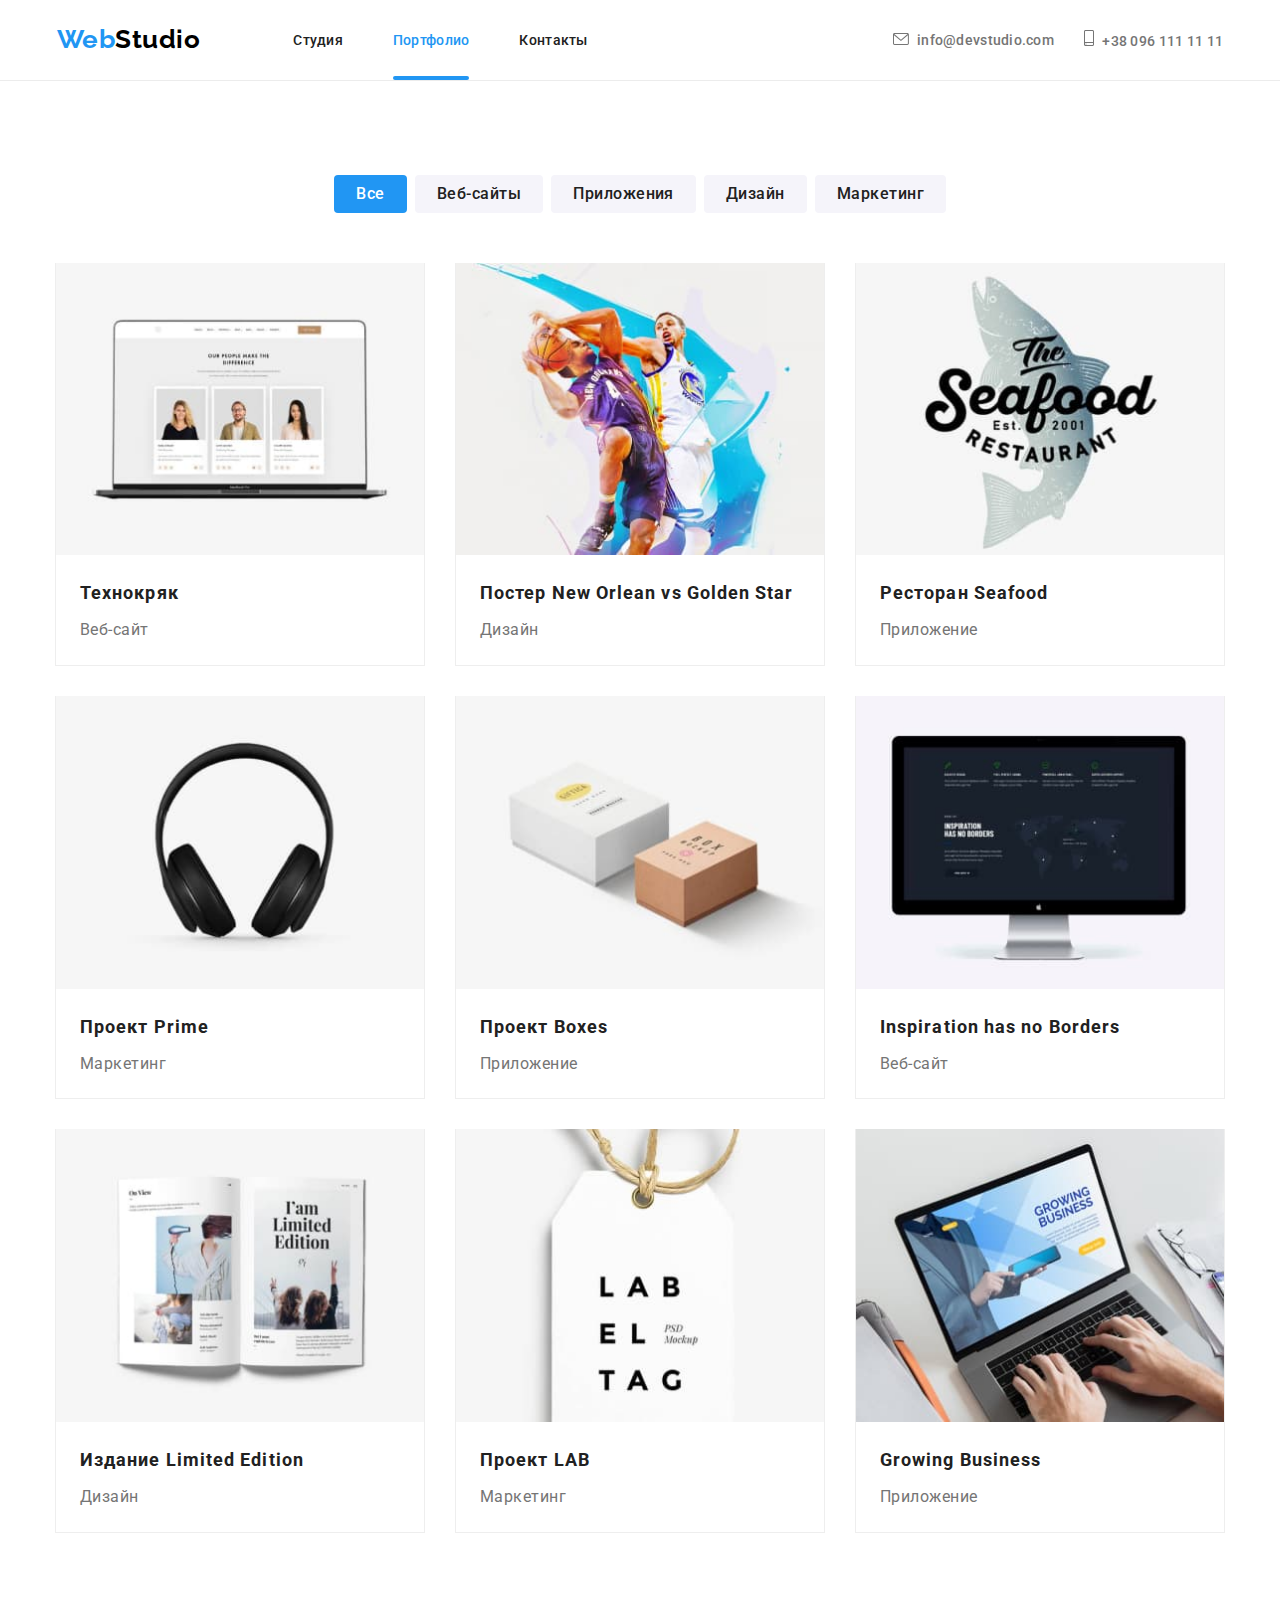
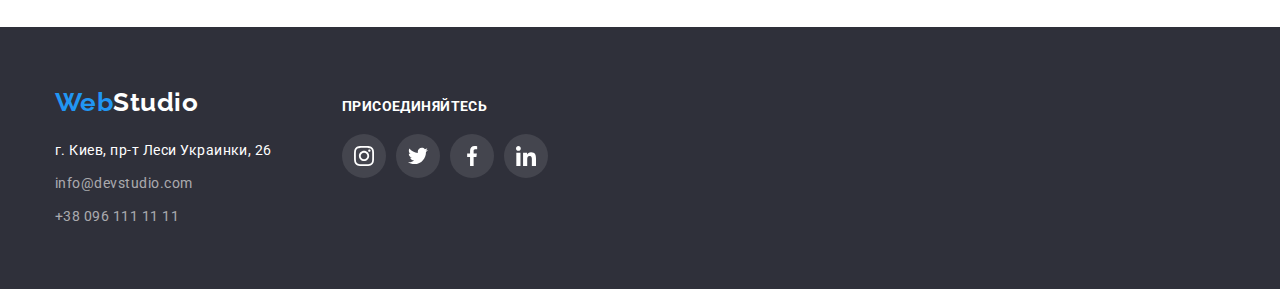
==== portfolio.html @ 5e6d11ba "Клонирует файлы" ====
<!DOCTYPE html>
<html lang="ru">
  <head>
    <meta charset="UTF-8" />
    <meta http-equiv="X-UA-Compatible" content="IE=edge" />
    <meta name="viewport" content="width=device-width, initial-scale=1.0" />
    <title>Portfolio</title>
    <link rel="preconnect" href="https://fonts.gstatic.com" />
    <link
      href="https://fonts.googleapis.com/css2?family=Raleway:wght@700&family=Roboto:wght@400;500;700;900&display=swap"
      rel="stylesheet"
    />
    <!--<link rel="stylesheet" href="https://cdnjs.com/libraries/modern-normalize ">-->
    <link
      rel="stylesheet"
      href="https://cdnjs.cloudflare.com/ajax/libs/modern-normalize/1.0.0/modern-normalize.min.css"
    />
    <link rel="stylesheet" href="./css/styles.css" />
  </head>

  <body class="body">
    <!-- Шапка сайта -->
    <header class="header">
      <div class="container main-nav">
        <nav class="main-nav">
          <a href="./index.html" class="logo header-logo"
            >Web<span class="accent">Studio</span>
          </a>
          <ul class="site-nav list">
            <li class="item">
              <a href="./index.html" class="link">Студия</a>
            </li>
            <li class="item">
              <a href="./portfolio.html" class="link current">Портфолио</a>
            </li>
            <li class="item">
              <a href="" class="link">Контакты</a>
            </li>
          </ul>
        </nav>
        <ul class="site-contacts list">
          <li class="item contacts-link">
            <a href="mailto:info@devstudio.com" class="link">
              <svg class="icon-mail">
                <use
                  href="./images/icons/symbol-defs.svg#icon-envelopehover"
                ></use>
              </svg>
              info@devstudio.com
            </a>
          </li>
          <li class="item contacts-link">
            <a href="tel:+380961111111" class="link">
              <svg class="icon-phone">
                <use
                  href="./images/icons/symbol-defs.svg#icon-smartphone"
                ></use>
              </svg>
              +38 096 111 11 11</a
            >
          </li>
        </ul>
      </div>
    </header>

    <main>
      <!-- Фильтры -->
      <section class="section">
        <div class="container filters-item">
          <h1 class="visually-hidden">Фильтры</h1>
          <ul class="list filters-button">
            <li class="list-button">
              <button type="button" class="button filters pointer button-all">
                Все
              </button>
            </li>
            <li class="list-button">
              <button type="button" class="button filters pointer">
                Веб-сайты
              </button>
            </li>
            <li class="list-button">
              <button type="button" class="button filters pointer">
                Приложения
              </button>
            </li>
            <li class="list-button">
              <button type="button" class="button filters pointer">
                Дизайн
              </button>
            </li>
            <li class="list-button">
              <button type="button" class="button filters pointer">
                Маркетинг
              </button>
            </li>
          </ul>
          <h2 class="visually-hidden">Проекты</h2>
          <ul class="list projects">
            <li class="projects-items">
              <div class="projects-content">
                <a href="" class="projects-link">
                  <div class="projects-card">
                    <img
                      src="./images/tekhno.jpg"
                      alt="Сайт клиентов"
                      width="370"
                    />
                    <div class="projects-description">
                      <p class="projects-paragraph">
                        Технокряк это современная площадка распространения
                        коронавируса. Компании используют эту платформу для
                        цифрового шпионажа и атак на защищённые сервера
                        конкурентов.
                      </p>
                    </div>
                  </div>
                  <div class="projects-text">
                    <h3 class="section-title caption">Технокряк</h3>
                    <p class="group">Веб-сайт</p>
                  </div>
                </a>
              </div>
            </li>
            <li class="projects-items">
              <div class="projects-content">
                <a href="" class="projects-link">
                  <div class="projects-card">
                    <img
                      src="./images/orlean.jpg"
                      alt="Баскетболисты в прыжке"
                      width="370"
                    />
                    <div class="projects-description">
                      <p class="projects-paragraph">
                        Технокряк это современная площадка распространения
                        коронавируса. Компании используют эту платформу для
                        цифрового шпионажа и атак на защищённые сервера
                        конкурентов.
                      </p>
                    </div>
                  </div>
                  <div class="projects-text">
                    <h3 class="section-title caption">
                      Постер New Orlean vs Golden Star
                    </h3>
                    <p class="group">Дизайн</p>
                  </div>
                </a>
              </div>
            </li>
            <li class="projects-items">
              <div class="projects-content">
                <a href="" class="projects-link">
                  <div class="projects-card">
                    <img
                      src="./images/seafood.jpg"
                      alt="Логотип ресторана"
                      width="370"
                    />
                    <div class="projects-description">
                      <p class="projects-paragraph">
                        Технокряк это современная площадка распространения
                        коронавируса. Компании используют эту платформу для
                        цифрового шпионажа и атак на защищённые сервера
                        конкурентов.
                      </p>
                    </div>
                  </div>
                  <div class="projects-text">
                    <h3 class="section-title caption">Ресторан Seafood</h3>
                    <p class="group">Приложение</p>
                  </div>
                </a>
              </div>
            </li>
            <li class="projects-items">
              <div class="projects-content">
                <a href="" class="projects-link">
                  <div class="projects-card">
                    <img src="./images/prime.jpg" alt="Наушники" width="370" />
                    <div class="projects-description">
                      <p class="projects-paragraph">
                        Технокряк это современная площадка распространения
                        коронавируса. Компании используют эту платформу для
                        цифрового шпионажа и атак на защищённые сервера
                        конкурентов.
                      </p>
                    </div>
                  </div>
                  <div class="projects-text">
                    <h3 class="section-title caption">Проект Prime</h3>
                    <p class="group">Маркетинг</p>
                  </div>
                </a>
              </div>
            </li>
            <li class="projects-items">
              <div class="projects-content">
                <a href="" class="projects-link">
                  <div class="projects-card">
                    <img
                      src="./images/boxes.jpg"
                      alt="Коробочки на белом фоне"
                      width="370"
                    />
                    <div class="projects-description">
                      <p class="projects-paragraph">
                        Технокряк это современная площадка распространения
                        коронавируса. Компании используют эту платформу для
                        цифрового шпионажа и атак на защищённые сервера
                        конкурентов.
                      </p>
                    </div>
                  </div>
                  <div class="projects-text">
                    <h3 class="section-title caption">Проект Boxes</h3>
                    <p class="group">Приложение</p>
                  </div>
                </a>
              </div>
            </li>
            <li class="projects-items">
              <div class="projects-content">
                <a href="" class="projects-link">
                  <div class="projects-card">
                    <img
                      src="./images/inspiration.jpg"
                      alt="Страница сайта на темном фоне"
                      width="370"
                    />
                    <div class="projects-description">
                      <p class="projects-paragraph">
                        Технокряк это современная площадка распространения
                        коронавируса. Компании используют эту платформу для
                        цифрового шпионажа и атак на защищённые сервера
                        конкурентов.
                      </p>
                    </div>
                  </div>
                  <div class="projects-text">
                    <h3 class="section-title caption">
                      Inspiration has no Borders
                    </h3>
                    <p class="group">Веб-сайт</p>
                  </div>
                </a>
              </div>
            </li>
            <li class="projects-items">
              <div class="projects-content">
                <a href="" class="projects-link">
                  <div class="projects-card">
                    <img
                      src="./images/limited.jpg"
                      alt="Развертка книги"
                      width="370"
                    />
                    <div class="projects-description">
                      <p class="projects-paragraph">
                        Технокряк это современная площадка распространения
                        коронавируса. Компании используют эту платформу для
                        цифрового шпионажа и атак на защищённые сервера
                        конкурентов.
                      </p>
                    </div>
                  </div>
                  <div class="projects-text">
                    <h3 class="section-title caption">
                      Издание Limited Edition
                    </h3>
                    <p class="group">Дизайн</p>
                  </div>
                </a>
              </div>
            </li>
            <li class="projects-items">
              <div class="projects-content">
                <a href="" class="projects-link">
                  <div class="projects-card">
                    <img src="./images/lab.jpg" alt="Бирка" width="370" />
                    <div class="projects-description">
                      <p class="projects-paragraph">
                        Технокряк это современная площадка распространения
                        коронавируса. Компании используют эту платформу для
                        цифрового шпионажа и атак на защищённые сервера
                        конкурентов.
                      </p>
                    </div>
                  </div>
                  <div class="projects-text">
                    <h3 class="section-title caption">Проект LAB</h3>
                    <p class="group">Маркетинг</p>
                  </div>
                </a>
              </div>
            </li>
            <li class="projects-items">
              <div class="projects-content">
                <a href="" class="projects-link">
                  <div class="projects-card">
                    <img
                      src="./images/growing.jpg"
                      alt="Открытый ноутбук с приложением"
                      width="370"
                    />
                    <div class="projects-description">
                      <p class="projects-paragraph">
                        Технокряк это современная площадка распространения
                        коронавируса. Компании используют эту платформу для
                        цифрового шпионажа и атак на защищённые сервера
                        конкурентов.
                      </p>
                    </div>
                  </div>
                  <div class="projects-text">
                    <h3 class="section-title caption">Growing Business</h3>
                    <p class="group">Приложение</p>
                  </div>
                </a>
              </div>
            </li>
          </ul>
        </div>
      </section>
    </main>

    <!-- Подвал -->
    <footer class="page-footer">
      <div class="container footer-content">
        <div>
          <a href="./index.html" class="logo"
            >Web<span class="address-accent">Studio</span>
          </a>
          <address>
            <ul class="list footer-list">
              <li class="address-list">
                <p class="address-location">г. Киев, пр-т Леси Украинки, 26</p>
              </li>
              <li class="address-list">
                <a href="mailto:info@devstudio.com" class="address-contacts"
                  >info@devstudio.com
                </a>
              </li>
              <li class="address-list">
                <a href="tel:+380961111111" class="address-contacts"
                  >+38 096 111 11 11
                </a>
              </li>
            </ul>
          </address>
        </div>
        <div class="footer-socials">
          <p class="footer-socials-top">Присоединяйтесь</p>
          <ul class="socials-icons footer-socials-icons">
            <li class="list socials-icons-item">
              <a href="" class="socials-icons-link footer-radius">
                <svg
                  class="socials-icons-svg socials-color"
                  width="20"
                  height="20"
                >
                  <use
                    href="./images/icons/symbol-defs.svg#icon-instagram"
                  ></use>
                </svg>
              </a>
            </li>
            <li class="list socials-icons-item">
              <a href="" class="socials-icons-link footer-radius"
                ><svg class="socials-icons-svg socials-color">
                  <use href="./images/icons/symbol-defs.svg#icon-twitter"></use>
                </svg>
              </a>
            </li>
            <li class="list socials-icons-item">
              <a href="" class="socials-icons-link footer-radius"
                ><svg class="socials-icons-svg socials-color">
                  <use
                    href="./images/icons/symbol-defs.svg#icon-facebook"
                  ></use>
                </svg>
              </a>
            </li>
            <li class="list socials-icons-item">
              <a href="" class="socials-icons-link footer-radius"
                ><svg class="socials-icons-svg socials-color">
                  <use
                    href="./images/icons/symbol-defs.svg#icon-linkedin"
                  ></use>
                </svg>
              </a>
            </li>
          </ul>
        </div>
      </div>
    </footer>
  </body>
</html>
---- css/styles.css ----
:root {
  --primary-text-color: #757575;
  --section-title-color: #212121;
  --accent-color: #2196f3;
  --button-text-color: #ffffff;
  --dark-accent-color: #000000;
  --white-accent-color: #ffffff;

  --grey-bcg-cl: #c4c4c4;
  --button-bcg-cl: #f5f4fa;
  --team-bcg-cl: #f5f4fa;
  --dark-bcg-cl: #2f303a;

  --border-main-cl: rgba(236, 236, 236, 1);

  --backdrop-color: rgba(0, 0, 0, 0.2);
  --modal-color: #ffffff;

  --animation: 250ms cubic-bezier(0.4, 0, 0.2, 1);
}

/* Стили для index.html */
body {
  /*padding-top: 80px;*/

  color: var(--primary-text-color);

  font-family: Roboto, sans-serif;
  letter-spacing: 0.03em;
}

img {
  display: block;
  max-width: 100%;
  height: auto;
}

.header {
  /*position: fixed;
  width: 100%;
  top: 0;
  left: 0;
  min-height: 80px;
  z-index: 100;*/

  border-bottom: 1px solid var(--border-main-cl);
}

.container {
  width: 1200px;
  padding-left: 15px;
  padding-right: 15px;
  margin-left: auto;
  margin-right: auto;
}

.main-nav {
  display: flex;
  align-items: center;
  justify-content: center;
}

.site-nav {
  display: flex;
}

.site-nav .list {
  display: flex;
  align-items: center;
}

.link {
  padding-top: 32px;
  padding-bottom: 32px;

  transition: color var(--animation);
}

.link:not(:last-child) {
  padding-left: 50px;
  padding-right: 50px;
}

.current {
  text-decoration: none;
  color: currentColor;

  position: relative;
}

.current::after {
  content: "";
  display: block;
  width: 100%;
  height: 4px;
  background-color: rgba(33, 150, 243, 1);
  border-radius: 2px;

  position: absolute;
  left: 0;
  bottom: 0;

  opacity: 1;

  transition: opacity var(--animation);
}

.list {
  list-style: none;
  padding: 0;
  margin: 0;
}

.logo {
  font-family: Raleway, sans-serif;
  font-weight: 700;
  font-size: 26px;
  line-height: 1.19;
  text-decoration: none;
}

.logo,
.site-nav .link:hover,
.site-nav .link:focus,
.site-nav .link.current,
.site-contacts .link:hover,
.site-contacts .link:focus,
.address-contacts:hover,
.address-contacts:focus {
  color: var(--accent-color);
}

.accent {
  color: var(--dark-accent-color);
}

.header-logo {
  display: block;
  padding-top: 24px;
  padding-bottom: 25px;
}

.nav-top {
  display: block;
}

/* Site nav */

.site-nav .item:not(:last-child) {
  margin-right: 50px;
}

.site-nav {
  margin-left: 93px;
  margin-right: 305px;
}

.site-nav .link {
  color: var(--section-title-color);

  letter-spacing: 0.02em;
  font-weight: 500;
  font-size: 14px;
  line-height: 1.14;
  text-decoration: none;
}

/* Site-contacts */

.site-contacts {
  display: flex;
  align-items: center;
  justify-content: center;
}

.site-contacts .link {
  padding-top: 32px;
  padding-bottom: 32px;
  color: var(--primary-text-color);

  letter-spacing: 0.02em;
  font-weight: 500;
  font-size: 14px;
  line-height: 1.14;
  text-decoration: none;
}

.site-contacts .item:not(:last-child) {
  margin-right: 30px;
}

.contacts-link {
  color: var(--primary-text-color);
}
.contacts-link:hover,
.contacts-link:focus {
  fill: var(--accent-color);
}

.icon-mail {
  display: inline-flex;
  align-items: center;
  text-decoration: none;
  width: 16px;
  height: 12px;
  margin-right: 5px;
  cursor: pointer;
  background-size: contain;
  fill: currentColor;
}

.icon-phone {
  display: inline-flex;
  align-items: center;
  text-decoration: none;
  cursor: pointer;
  width: 10px;
  height: 16px;
  margin-right: 5px;
  background-size: contain;
  fill: currentColor;
}

/* Hero */

.overlay {
  max-width: 1600px;
  height: 600px;

  margin-left: auto;
  margin-right: auto;
  padding-top: 200px;
  padding-bottom: 200px;
  background-image: linear-gradient(
      rgba(47, 48, 58, 0.4),
      rgba(47, 48, 58, 0.4)
    ),
    url("../images/heroj.jpg");

  background-repeat: no-repeat;
  background-position: center;
  background-size: cover;
}

.hero {
  background-color: var(--grey-bcg-cl);

  letter-spacing: 0.06em;
  text-align: center;
}

.hero-title {
  margin-top: 0px;
  margin-bottom: 30px;

  color: var(--white-accent-color);

  font-weight: 900;
  font-size: 44px;
  line-height: 1.36;
  text-transform: uppercase;
}
/* Section */

.section {
  padding-top: 94px;
  padding-bottom: 94px;
}

.title {
  margin-bottom: 10px;
}

.section-title {
  margin-top: 0;
  color: var(--section-title-color);

  font-weight: 700;
  font-size: 36px;
  line-height: 1.17;
}

/* Features */

.features-list {
  display: flex;
}

.features-item {
  width: 270px;
  height: 251px;
}

.features-svg {
  display: flex;
  align-items: center;
  justify-content: center;

  width: 270px;
  height: 120px;

  background-color: var(--button-bcg-cl);
}

.features-icon {
  width: 70px;
  height: 70px;

  border-radius: 4px;
  fill: rgba(245, 244, 250, 1);
  background-size: 70px;
  background-repeat: no-repeat;
  background-position: center;
}

.features-list-text {
  margin-top: 30px;
}

.features-item:not(:last-child) {
  margin-right: 30px;
}

.features-list .title {
  color: var(--section-title-color);
}

.section .title {
  margin-top: 0px;
  margin-bottom: 10px;

  font-weight: 700;
  font-size: 14px;
  line-height: 1.14;
  text-transform: uppercase;
}
.section .specialty {
  margin-top: 0px;
  margin-bottom: 0px;
  font-size: 14px;
  line-height: 1.71;
}

.visually-hidden {
  position: absolute !important;
  clip: rect(1px 1px 1px 1px);
  clip: rect(1px, 1px, 1px, 1px);
  padding: 0 !important;
  border: 0 !important;
  height: 1px !important;
  width: 1px !important;
  overflow: hidden;
}

/* Чем мы занимаемся */

.flex-item {
  display: flex;

  margin-top: 0;
  margin-bottom: 0;
}

.flex-item:not(:last-child) {
  margin-right: 30px;
}

.section-works {
  padding-top: 0;
}

.works {
  text-align: center;
  margin-bottom: 50px;
}

.works-thumb {
  position: relative;
}

.works-caption {
  position: absolute;
  display: flex;
  align-items: center;
  justify-content: center;
  bottom: 0;
  width: 370px;
  height: 70px;
  font-weight: bold;
  font-size: 14px;
  line-height: 1.14;
  text-align: center;
  letter-spacing: 0.03em;
  text-transform: uppercase;

  color: var(--white-accent-color);
  background-color: rgba(47, 48, 58, 0.8);
}

.works-text {
  margin: 0;
}

/* Team */

.team {
  text-align: center;
  background-color: var(--team-bcg-cl);
}

.master .list {
  text-align: center;
  margin-bottom: 10px;

  color: var(--section-title-color);

  font-weight: 500;
  font-size: 16px;
  line-height: 1.19;
}

.master-post {
  text-align: center;

  font-size: 16px;
  line-height: 1.19;
}

.team-border {
  margin-right: 30px;
  box-shadow: 0px 1px 3px rgba(0, 0, 0, 0.12), 0px 1px 1px rgba(0, 0, 0, 0.14),
    0px 2px 1px rgba(0, 0, 0, 0.2);
  border-radius: 0px 0px 4px 4px;
  border-top: transparent;
  background-color: var(--white-accent-color);
}

.team-border:last-child {
  margin-right: 0px;
}

.team-text {
  padding-top: 30px;
}

.socials-icons {
  display: flex;
  align-items: center;
  justify-content: center;
  padding: 0;
  margin-bottom: 30px;
  margin-right: 32px;
  margin-left: 32px;
}

.socials-icons-item {
  margin-right: 10px;
}

.socials-icons-item:last-child {
  margin-right: 0;
}
.socials-icons-link {
  display: flex;
  align-items: center;
  justify-content: center;

  width: 44px;
  height: 44px;
}

.socials-icons-link:hover,
.socials-icons-link:focus {
  border-radius: 50%;
  background-color: var(--accent-color);
}

.socials-icons-svg {
  width: 20px;
  height: 20px;
  fill: rgba(175, 177, 184, 1);

  transition: background-color var(--animation);
}

.socials-icons-link:hover .socials-icons-svg,
.socials-icons-link:focus .socials-icons-svg {
  fill: var(--white-accent-color);
  background-color: var(--accent-color);
}

.list .socials-icons-item {
  margin-bottom: 0;
}

/* Button */

.button,
.button.primary {
  background-color: var(--accent-color);
}

button {
  border-radius: 4px;
  padding: 10px 32px;
  border: none;

  color: var(--button-text-color);

  min-width: 200px;
  text-align: center;

  transition: background-color var(--animation);
}

.button.primary {
  color: var(--button-text-color);

  letter-spacing: 0.06em;
  font-weight: 700;
  font-size: 16px;
  line-height: 1.87;
}

.pointer {
  cursor: pointer;
}

/*Clients*/

.clients {
  display: flex;
  text-align: center;
  justify-content: center;
  margin-bottom: 50px;
}

.clients-list {
  display: flex;
  padding-left: 0;
  margin-top: 0;
  margin-bottom: 0;
}

.clients-company {
  margin-right: 30px;
}

.clients-company:last-child {
  margin-right: 0;
}

.company-img {
  display: flex;
  align-items: center;
  justify-content: center;
  width: 170px;
  height: 92px;
  border-radius: 4px;
  border: 1px solid rgba(175, 177, 184, 1);
  cursor: pointer;
  color: #afb1b8;

  transition: color var(--animation), border var(--animation);
}

.company-img:hover,
.company-img:focus {
  color: rgba(33, 150, 243, 1);
  border: 1px solid rgba(33, 150, 243, 1);
}

.clients-svg {
  display: inline-flex;
  justify-content: center;
  align-items: center;
  width: 106px;
  height: 60px;
  fill: currentColor;

  transition: background-color var(--animation);
}

.clients-svg:hover,
.clients-svg:focus {
  fill: rgba(33, 150, 243, 1);
}

/* Footer */

footer {
  background-color: var(--dark-bcg-cl);

  font-size: 14px;
  line-height: 1.71;
}

.page-footer {
  padding-top: 60px;
  padding-bottom: 60px;
}

.footer-content {
  display: flex;
  align-items: baseline;
}

.footer-socials {
  display: block;
  align-items: center;
  justify-content: left;
  margin-left: 70px;
}

.footer-socials-icons {
  margin: 0;
}

.footer-radius {
  background-color: rgba(255, 255, 255, 0.1);
  border-radius: 50%;
}

.footer-socials-top {
  margin: 0;
  margin-bottom: 20px;

  font-weight: bold;
  font-size: 14px;
  line-height: 16px;
  letter-spacing: 0.03em;
  text-transform: uppercase;
  color: var(--white-accent-color);
}

.socials-color {
  fill: var(--button-text-color);
}

.footer-list {
  margin-top: 20px;
}

.address-list:not(:last-child) {
  margin-bottom: 9px;
}

.address-location {
  margin-top: 0;
  margin-bottom: 0;
  color: var(--button-text-color);

  font-style: normal;
}

.address-contacts {
  font-style: normal;
  color: rgba(255, 255, 255, 0.6);

  text-decoration: none;

  transition: color var(--animation);
}

.address-accent {
  color: var(--white-accent-color);
}

.backdrop {
  position: fixed;
  top: 0;
  left: 0;
  width: 100%;
  height: 100%;
  overflow: auto;
  background-color: var(--backdrop-color);
  opacity: 1;
  transition: opacity var(--animation);
}

.backdrop.is-hidden {
  opacity: 0;
  pointer-events: none;
}

.modal {
  position: absolute;
  top: 50%;
  left: 50%;
  width: 100%;
  max-width: 528px;
  min-height: 581px;
  transform: translate(-50%, -50%) scale(1);

  background-color: var(--modal-color);
  padding: 40px 30px;
}

.modal-close {
  position: absolute;
  top: 15px;
  right: 15px;
  display: flex;
  justify-content: center;
  align-items: center;
  min-width: 30px;
  height: 30px;
  padding: 0;
  background-color: #ffffff;
  border-radius: 50%;
  border: 1px solid rgba(0, 0, 0, 0.1);
  cursor: pointer;
  box-shadow: 0px 1px 3px rgba(0, 0, 0, 0.12), 0px 1px 1px rgba(0, 0, 0, 0.14),
    0px 2px 1px rgba(0, 0, 0, 0.2);

  outline: none;
  transition: border var(--animation);
}

.modal-icon {
  transition: fill var(--animation);
}

/* Стили для portfolio.html */

.section .filters {
  color: var(--section-title-color);
  background-color: var(--button-bcg-cl);

  font-family: inherit;
  font-weight: 500;
  font-size: 16px;
  line-height: 1.62;
  letter-spacing: 0.03em;
}

.list-button .button-all {
  color: var(--button-text-color);
  background-color: var(--accent-color);
}

.pointer {
  border-radius: 4px;
  padding: 6px 22px;

  min-width: 73px;
  text-align: center;
}

.filters-button {
  display: flex;
  align-items: center;
  justify-content: center;
  margin-top: 0;
  margin-bottom: 50px;
}

.button:hover,
.button:focus {
  color: var(--button-text-color);
  background-color: var(--accent-color);
  border: 1px solid #000000;
  box-sizing: border-box;
  box-shadow: 0px 3px 1px rgba(0, 0, 0, 0.1), 0px 1px 2px rgba(0, 0, 0, 0.08),
    0px 2px 2px rgba(0, 0, 0, 0.12);
  border-radius: 4px;
  border: none;
}

.list-button {
  margin-right: 8px;
}

.list-button:last-child {
  margin-right: 0;
}

.section .caption {
  margin-bottom: 4px;
  font-size: 18px;
  line-height: 2;
  letter-spacing: 0.06em;
}

.section .group {
  margin-top: 0;
  margin-bottom: 0;
  font-size: 16px;
  line-height: 1.87;
  text-decoration: none;
}

/* Наши проекты*/

.projects {
  display: flex;
  flex-wrap: wrap;
}

/*.projects-items-img {
  display: block;
}*/

.projects-card {
  position: relative;
}

.projects-card:hover .projects-description {
  opacity: 1;
  transform: translateY(0);
}

.projects-description {
  position: absolute;
  display: flex;
  align-items: center;
  bottom: 0px;
  left: 0px;
  width: 100%;
  height: 100%;
  padding-left: 24px;
  padding-right: 24px;
  overflow: hidden;
  font-size: 18px;
  line-height: 1.56;

  color: var(--white-accent-color);
  background-color: rgba(33, 150, 243, 0.9);

  opacity: 0;
  transform: translateY(100%);
  transition: transform var(--animation);
}

.projects-paragraph {
  margin: 0;
}

.projects-text {
  padding-top: 20px;
  padding-right: 24px;
  padding-bottom: 20px;
  padding-left: 24px;
  text-decoration: none;
}

.projects-items {
  border: 1px solid rgba(238, 238, 238, 1);
  border-top: transparent;
  margin-right: 30px;
  margin-bottom: 30px;
  width: 370px;
}

.projects-link {
  display: block;
  text-decoration: none;

  transition: box-shadow var(--animation);
}

.group {
  color: var(--primary-text-color);
}

.projects-link:hover,
.projects-link:focus {
  background: #ffffff;
  border: 1px solid #eeeeee;
  box-sizing: border-box;
  box-shadow: 0px 1px 1px rgba(0, 0, 0, 0.12), 0px 4px 4px rgba(0, 0, 0, 0.06),
    1px 4px 6px rgba(0, 0, 0, 0.16);
}

/* flex-basis: calc((100% - 3 * 30px) / 3); */

.projects-items:nth-child(3n) {
  margin-right: 0;
}

.projects-items:nth-last-child(-n + 3) {
  margin-bottom: 0;
}
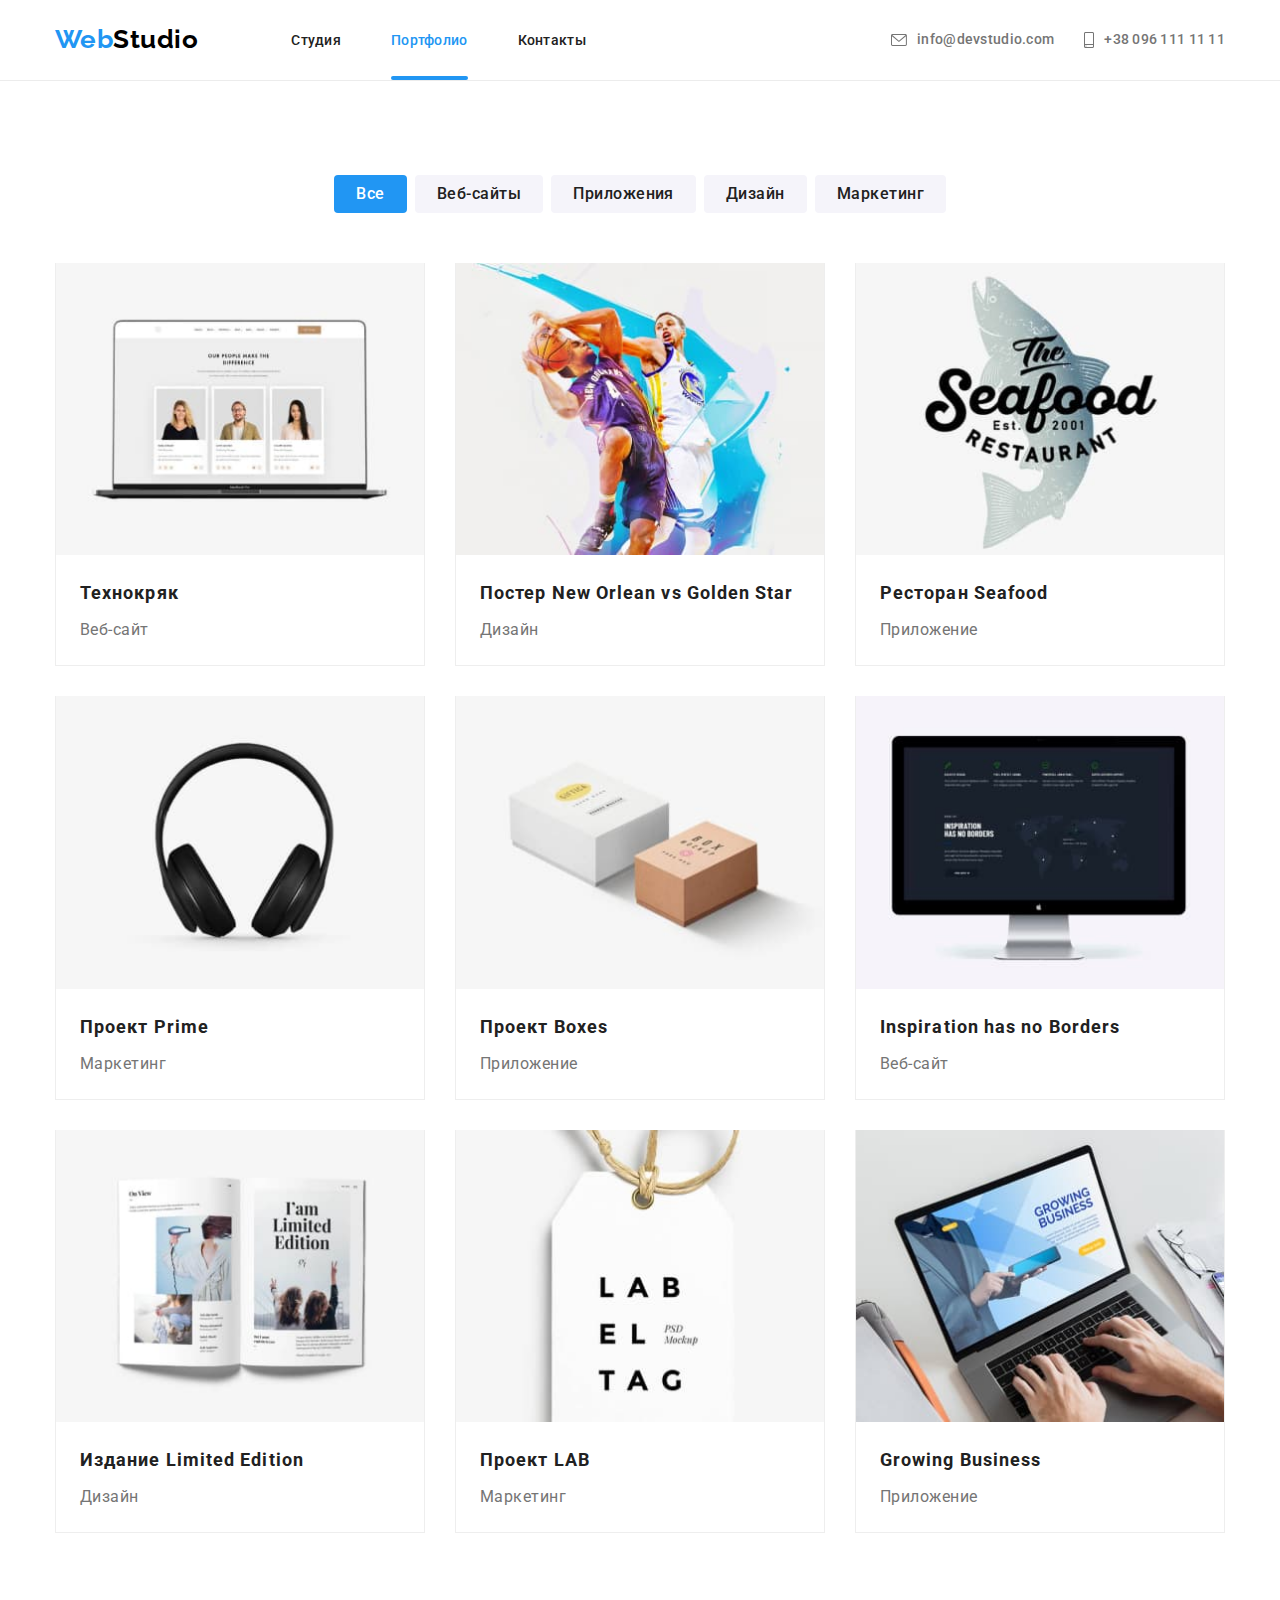
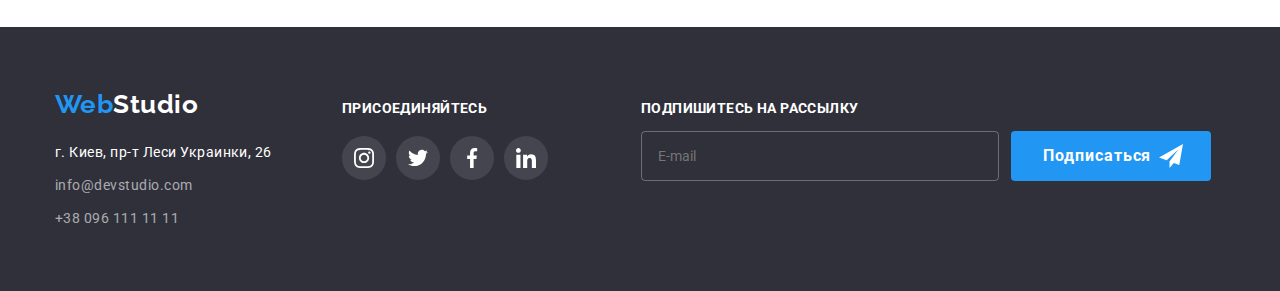
==== commit b3bcf1f2: "Добавляет формы" ====
--- a/portfolio.html
+++ b/portfolio.html
@@ -326,6 +326,7 @@
     </main>
 
     <!-- Подвал -->
+
     <footer class="page-footer">
       <div class="container footer-content">
         <div>
@@ -393,6 +394,29 @@
             </li>
           </ul>
         </div>
+        <div class="footer-form">
+          <p class="footer-title">Подпишитесь на рассылку</p>
+          <form>
+            <div class="footer-label">
+              <label for="mail"></label>
+
+              <input
+                class="footer-mail"
+                type="email"
+                name="mail"
+                id="mail"
+                placeholder="E-mail"
+              />
+
+              <button type="submit" class="button footer-btn">
+                Подписаться
+              </button>
+              <svg class="footer-icon" width="24px" height="24px">
+                <use href="./images/icons/symbol-defs.svg#icon-aiconsend"></use>
+              </svg>
+            </div>
+          </form>
+        </div>
       </div>
     </footer>
   </body>
--- a/css/styles.css
+++ b/css/styles.css
@@ -138,6 +138,7 @@
   display: block;
   padding-top: 24px;
   padding-bottom: 25px;
+  margin-right: auto;
 }
 
 .nav-top {
@@ -152,7 +153,6 @@
 
 .site-nav {
   margin-left: 93px;
-  margin-right: 305px;
 }
 
 .site-nav .link {
@@ -171,9 +171,13 @@
   display: flex;
   align-items: center;
   justify-content: center;
+  margin-left: auto;
 }
 
 .site-contacts .link {
+  display: flex;
+  align-items: center;
+  justify-content: center;
   padding-top: 32px;
   padding-bottom: 32px;
   color: var(--primary-text-color);
@@ -203,7 +207,7 @@
   text-decoration: none;
   width: 16px;
   height: 12px;
-  margin-right: 5px;
+  margin-right: 10px;
   cursor: pointer;
   background-size: contain;
   fill: currentColor;
@@ -216,7 +220,7 @@
   cursor: pointer;
   width: 10px;
   height: 16px;
-  margin-right: 5px;
+  margin-right: 10px;
   background-size: contain;
   fill: currentColor;
 }
@@ -410,7 +414,6 @@
 
 .master .list {
   text-align: center;
-  margin-bottom: 10px;
 
   color: var(--section-title-color);
 
@@ -441,6 +444,9 @@
 
 .team-text {
   padding-top: 30px;
+  padding-right: 32px;
+  padding-bottom: 30px;
+  padding-left: 32px;
 }
 
 .socials-icons {
@@ -448,9 +454,6 @@
   align-items: center;
   justify-content: center;
   padding: 0;
-  margin-bottom: 30px;
-  margin-right: 32px;
-  margin-left: 32px;
 }
 
 .socials-icons-item {
@@ -460,6 +463,7 @@
 .socials-icons-item:last-child {
   margin-right: 0;
 }
+
 .socials-icons-link {
   display: flex;
   align-items: center;
@@ -510,7 +514,8 @@
   min-width: 200px;
   text-align: center;
 
-  transition: background-color var(--animation);
+  transition: background-color var(--animation), color var(--animation),
+    box-shadov var(--animation);
 }
 
 .button.primary {
@@ -665,6 +670,62 @@
 .address-accent {
   color: var(--white-accent-color);
 }
+.footer-form {
+  margin-left: 93px;
+  
+}
+
+.footer-title {
+  font-weight: bold;
+  font-size: 14px;
+  line-height: 1.14;
+  letter-spacing: 0.03em;
+  text-transform: uppercase;
+
+  color: #ffffff;
+}
+.footer-label {
+  display: flex;
+  align-items: center;
+  justify-content: center;
+  position: relative;
+}
+
+.footer-mail {
+  padding: 15px 16px;
+  margin-right: 12px;
+  width: 358px;
+  height: 50px;
+  background-color: inherit;
+  border: 1px solid rgba(255, 255, 255, 0.3);
+box-sizing: border-box;
+border-shadow (0px 4px 4px rgba(0, 0, 0, 0.15));
+border-radius: 4px;
+}
+
+.footer-icon {
+  position: absolute;
+  top: 13px;
+  right: 28px;
+  fill: var(--button-text-color);
+}
+
+.footer-btn {
+  width: 200px;
+height: 50px;
+font-weight: bold;
+font-size: 16px;
+line-height: 1.87;
+display: flex;
+align-items: center;
+text-align: center;
+letter-spacing: 0.06em;
+cursor: pointer;
+
+color: #FFFFFF;
+}
+
+/* Модальное окно*/
 
 .backdrop {
   position: fixed;
@@ -721,6 +782,142 @@
   transition: fill var(--animation);
 }
 
+.modal-top {
+  margin-top: 0;
+  margin-bottom: 12px;
+  font-weight: bold;
+  font-size: 20px;
+  line-height: 1.1;
+  text-align: center;
+
+  color: #212121;
+}
+
+.form {
+  margin-left: auto;
+  margin-right: auto;
+}
+
+.form-field {
+  display: flex;
+  flex-direction: column;
+  margin-bottom: 10px;
+
+  position: relative;
+}
+
+.form-field label {
+  margin-bottom: 4px;
+}
+
+.form-icon {
+  position: absolute;
+  top: 50%;
+  left: 10px;
+
+  display: inline-flex;
+  fill: rgba(33, 33, 33, 1);
+}
+
+.form-input:focus-within > .form-icon {
+  fill: #2196f3;
+}
+
+.form-input {
+  align-items: center;
+  width: 100%;
+  height: 58px;
+  border: 1px solid rgba(33, 33, 33, 0.2);
+  border-radius: 4px;
+  padding-left: 42px;
+}
+
+textarea {
+  resize: none;
+}
+
+.form-comment {
+  padding: 12px 16px;
+}
+
+.form-field input::placeholder {
+  font-size: 12px;
+  line-height: 1.17;
+  letter-spacing: 0.01em;
+
+  color: rgba(117, 117, 117, 0.5);
+}
+
+.checkbox-label {
+  display: block;
+  margin-top: 20px;
+  margin-bottom: 30px;
+}
+
+.checkbox-policy {
+  font-size: 14px;
+  line-height: 1.71;
+  text-decoration-line: underline;
+
+  color: #2196f3;
+}
+
+.checkbox-icon {
+  display: inline-block;
+  width: 16px;
+  height: 15px;
+  border: 2px solid #212121;
+}
+.checkbox {
+  /* appearance: none;
+  position: absolute;*/
+  position: absolute !important;
+  clip: rect(1px 1px 1px 1px);
+  clip: rect(1px, 1px, 1px, 1px);
+  padding: 0 !important;
+  border: 0 !important;
+  height: 1px !important;
+  width: 1px !important;
+  overflow: hidden;
+}
+
+.checkbox:checked + .checkbox-icon {
+  background-color: #2196f3;
+  border-color: #2196f3;
+  border-radius: 2px;
+  border: none;
+  background-image: url("../images/icons/aiconcheck.svg");
+  background-size: contain;
+  background-origin: border-box;
+}
+
+.modal-botom {
+  display: flex;
+  align-items: center;
+  justify-content: center;
+}
+
+.form-button {
+  display: inline-flex;
+  width: 200px;
+  height: 50px;
+  font-size: 16px;
+  line-height: 1.8;
+  letter-spacing: 0.06em;
+  font-weight: 700;
+  padding: 10px 55px;
+  font-size: inherit;
+  cursor: pointer;
+
+  background-color: #2196f3;
+  box-shadow: 0px 4px 4px rgba(0, 0, 0, 0.15);
+}
+
+.form-button:hover,
+.form-button:focus {
+  background-color: #188ce8;
+  box-shadow: 0px 4px 4px rgba(0, 0, 0, 0.15);
+}
 /* Стили для portfolio.html */
 
 .section .filters {
@@ -732,6 +929,9 @@
   font-size: 16px;
   line-height: 1.62;
   letter-spacing: 0.03em;
+
+  transition: background-color var(--animation), color var(--animation),
+    box-shadov var(--animation);
 }
 
 .list-button .button-all {
@@ -803,6 +1003,7 @@
 
 .projects-card {
   position: relative;
+  overflow: hidden;
 }
 
 .projects-card:hover .projects-description {
@@ -823,7 +1024,6 @@
   overflow: hidden;
   font-size: 18px;
   line-height: 1.56;
-
   color: var(--white-accent-color);
   background-color: rgba(33, 150, 243, 0.9);
 
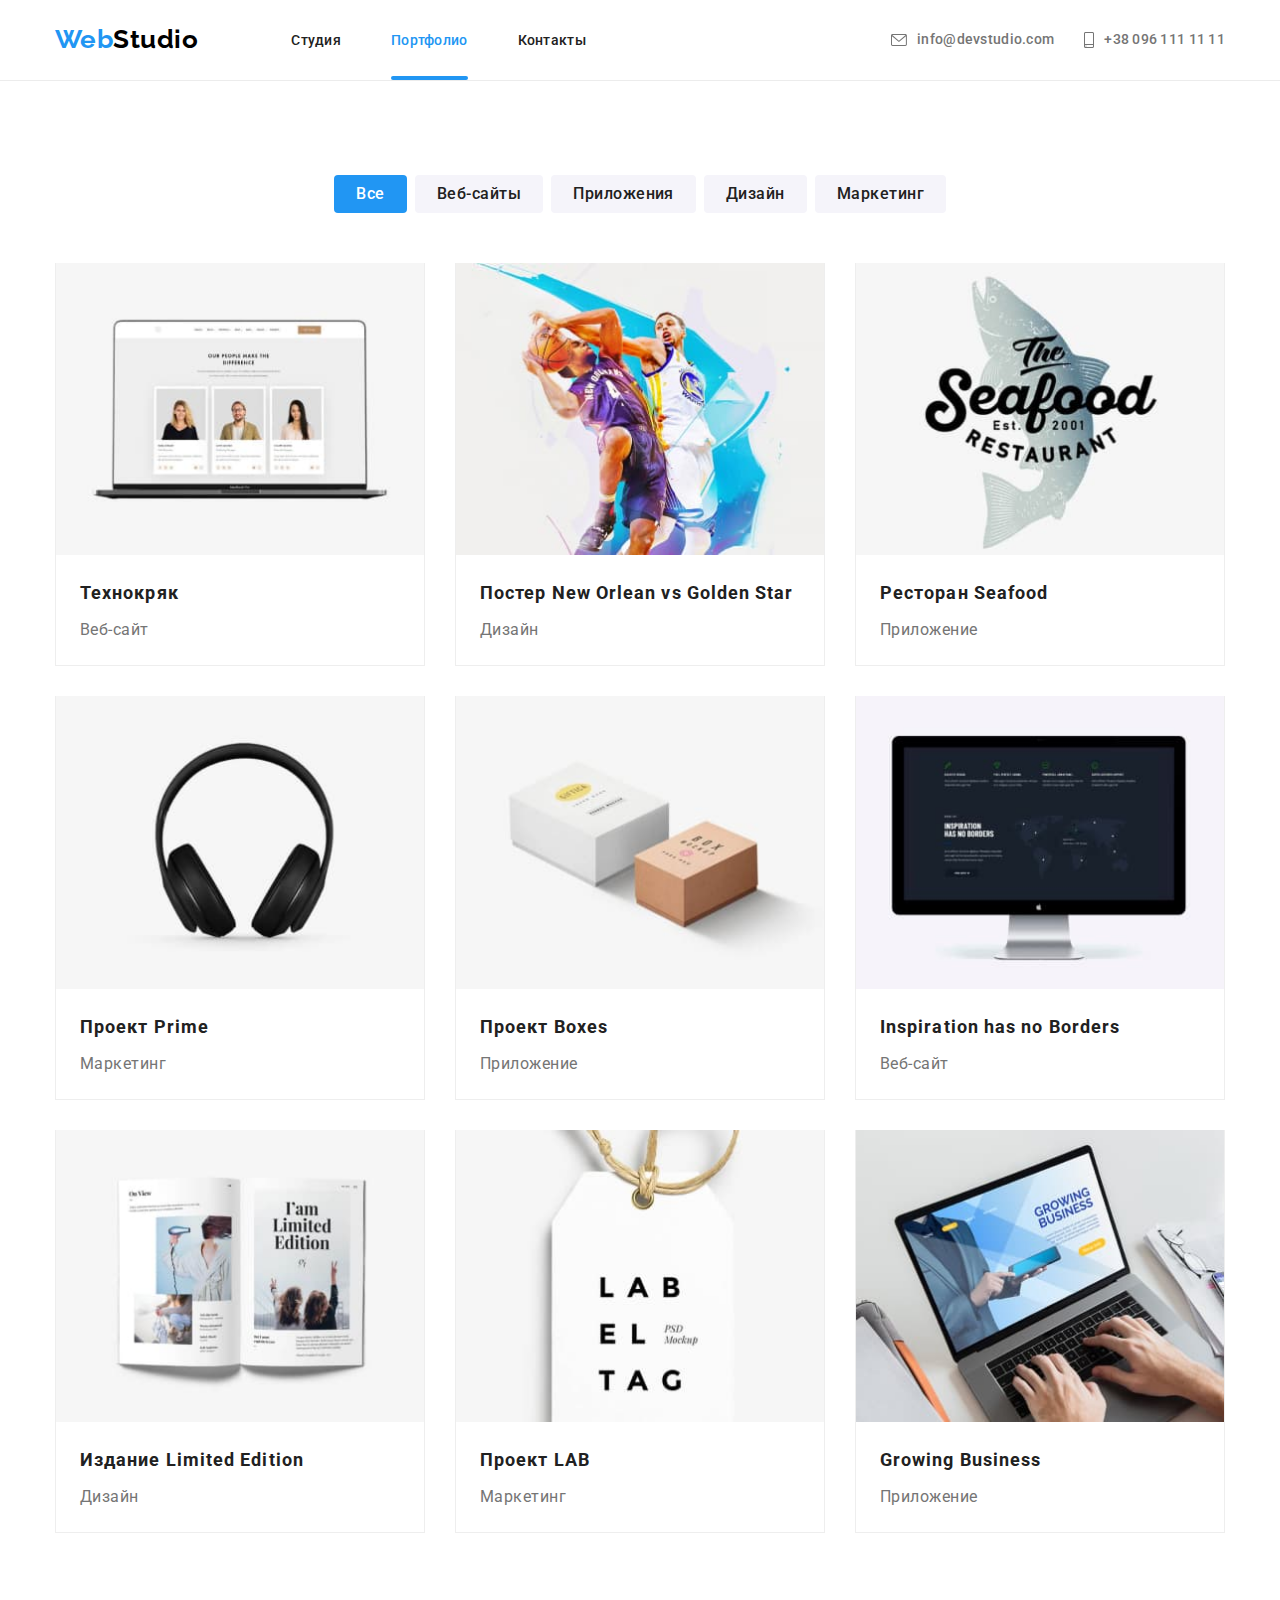
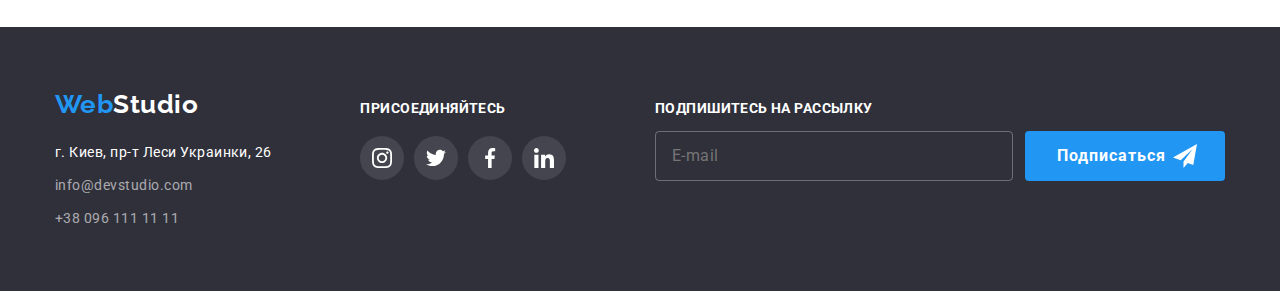
==== commit f65fa2a9: "Переделывает по правкам ментора" ====
--- a/portfolio.html
+++ b/portfolio.html
@@ -394,7 +394,7 @@
             </li>
           </ul>
         </div>
-        <div class="footer-form">
+        <div>
           <p class="footer-title">Подпишитесь на рассылку</p>
           <form>
             <div class="footer-label">
--- a/css/styles.css
+++ b/css/styles.css
@@ -608,13 +608,13 @@
 .footer-content {
   display: flex;
   align-items: baseline;
+  justify-content: space-between;
 }
 
 .footer-socials {
   display: block;
   align-items: center;
   justify-content: left;
-  margin-left: 70px;
 }
 
 .footer-socials-icons {
@@ -669,10 +669,6 @@
 
 .address-accent {
   color: var(--white-accent-color);
-}
-.footer-form {
-  margin-left: 93px;
-  
 }
 
 .footer-title {
@@ -698,9 +694,16 @@
   height: 50px;
   background-color: inherit;
   border: 1px solid rgba(255, 255, 255, 0.3);
-box-sizing: border-box;
-border-shadow (0px 4px 4px rgba(0, 0, 0, 0.15));
-border-radius: 4px;
+  box-sizing: border-box;
+  border-radius: 4px;
+  font-size: 16px;
+  line-height: 1.25px;
+  letter-spacing: 0.03em;
+  color: rgba(255, 255, 255, 0.6);
+}
+
+.footer-mail input::placeholder {
+  color: rgba(255, 255, 255, 0.6);
 }
 
 .footer-icon {
@@ -712,17 +715,17 @@
 
 .footer-btn {
   width: 200px;
-height: 50px;
-font-weight: bold;
-font-size: 16px;
-line-height: 1.87;
-display: flex;
-align-items: center;
-text-align: center;
-letter-spacing: 0.06em;
-cursor: pointer;
-
-color: #FFFFFF;
+  height: 50px;
+  font-weight: bold;
+  font-size: 16px;
+  line-height: 1.87;
+  display: flex;
+  align-items: center;
+  text-align: center;
+  letter-spacing: 0.06em;
+  cursor: pointer;
+
+  color: #ffffff;
 }
 
 /* Модальное окно*/
@@ -748,7 +751,7 @@
   position: absolute;
   top: 50%;
   left: 50%;
-  width: 100%;
+
   max-width: 528px;
   min-height: 581px;
   transform: translate(-50%, -50%) scale(1);
@@ -817,19 +820,27 @@
 
   display: inline-flex;
   fill: rgba(33, 33, 33, 1);
-}
-
-.form-input:focus-within > .form-icon {
-  fill: #2196f3;
+  transition: fill var(--animation);
+}
+
+.form-input:focus ~ .form-icon {
+  fill: var(--accent-color);
+}
+
+.form-input:focus-within {
+  border: 1px solid #2196f3;
 }
 
 .form-input {
   align-items: center;
   width: 100%;
-  height: 58px;
+  height: 40px;
   border: 1px solid rgba(33, 33, 33, 0.2);
+
   border-radius: 4px;
   padding-left: 42px;
+  outline: none;
+  transition: border var(--animation);
 }
 
 textarea {
@@ -838,13 +849,13 @@
 
 .form-comment {
   padding: 12px 16px;
+  min-height: 120px;
 }
 
 .form-field input::placeholder {
   font-size: 12px;
   line-height: 1.17;
   letter-spacing: 0.01em;
-
   color: rgba(117, 117, 117, 0.5);
 }
 
